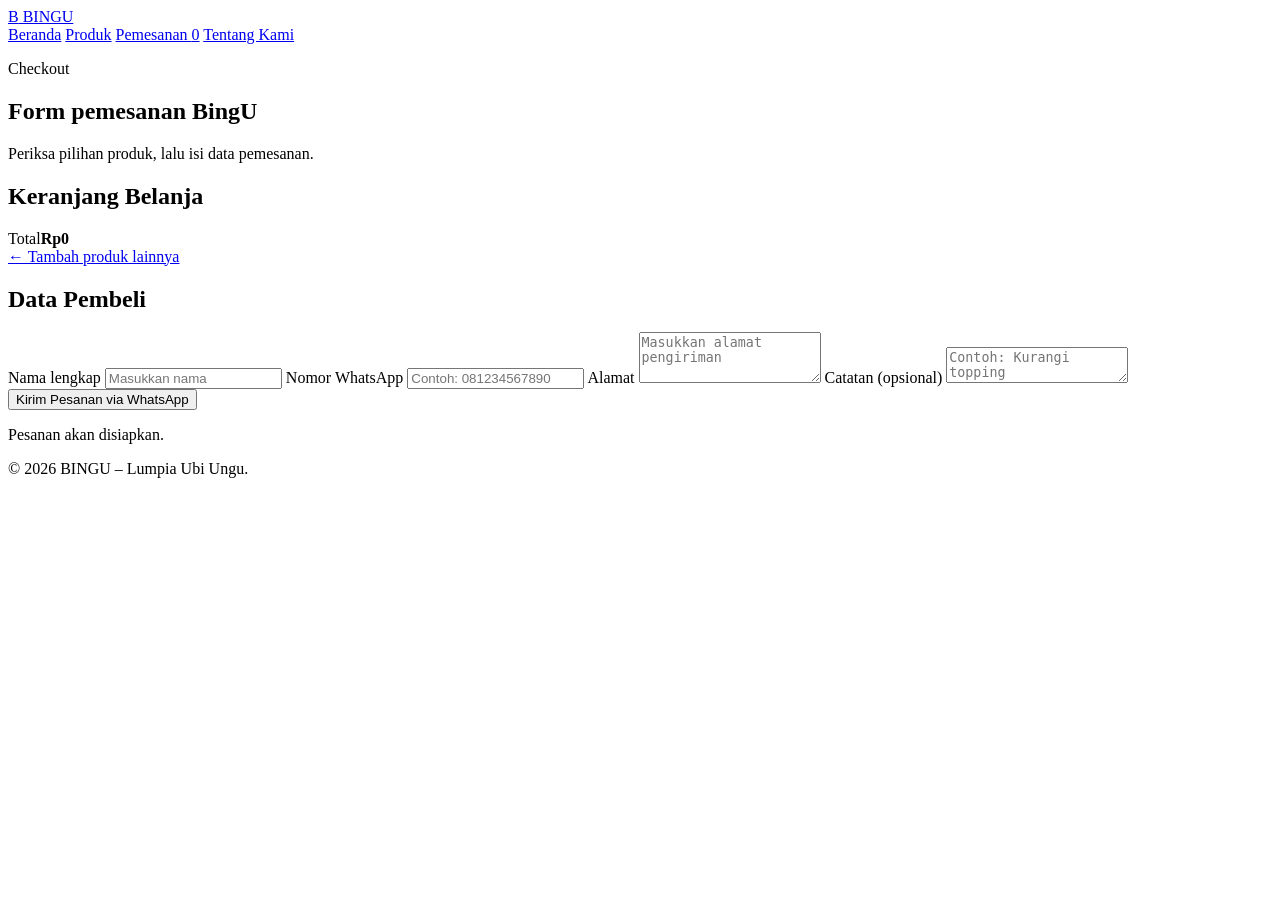
==== pemesanan.html @ 36960d4d "Add files via upload" ====
<!DOCTYPE html>
<html lang="id">
<head>
    <meta charset="UTF-8">
    <meta name="viewport" content="width=device-width, initial-scale=1.0">
    <title>Pemesanan - BINGU</title>
    <link rel="stylesheet" href="css/style.css">
</head>
<body>
    <header class="header">
        <a class="logo" href="index.html"><span class="logo-icon">B</span> BINGU</a>
        <nav>
            <a href="index.html">Beranda</a>
            <a href="produk.html">Produk</a>
            <a class="active" href="pemesanan.html">Pemesanan <span class="cart-count">0</span></a>
            <a href="tentang.html">Tentang Kami</a>
        </nav>
    </header>

    <main class="page-main">
        <section class="page-heading">
            <p class="eyebrow">Checkout</p>
            <h1>Form pemesanan BingU</h1>
            <p>Periksa pilihan produk, lalu isi data pemesanan.</p>
        </section>

        <div class="checkout-layout">
            <section class="panel">
                <h2>Keranjang Belanja</h2>
                <div id="cart-items"></div>
                <div class="cart-total"><span>Total</span><strong id="cart-total">Rp0</strong></div>
                <a class="text-link" href="produk.html">← Tambah produk lainnya</a>
            </section>

            <section class="panel">
                <h2>Data Pembeli</h2>
                <form id="order-form">
                    <label for="buyer-name">Nama lengkap</label>
                    <input id="buyer-name" type="text" placeholder="Masukkan nama" required>

                    <label for="buyer-phone">Nomor WhatsApp</label>
                    <input id="buyer-phone" type="tel" placeholder="Contoh: 081234567890" required>

                    <label for="buyer-address">Alamat</label>
                    <textarea id="buyer-address" rows="3" placeholder="Masukkan alamat pengiriman" required></textarea>

                    <label for="buyer-note">Catatan (opsional)</label>
                    <textarea id="buyer-note" rows="2" placeholder="Contoh: Kurangi topping"></textarea>

                    <button class="button full-button" type="submit">Kirim Pesanan via WhatsApp</button>
                    <p class="small-note">Pesanan akan disiapkan.</p>
                </form>
                <p id="order-message" class="form-message" aria-live="polite"></p>
            </section>
        </div>
    </main>

    <footer><p>© 2026 BINGU – Lumpia Ubi Ungu.</p></footer>
    <script src="js/script.js"></script>
</body>
</html>
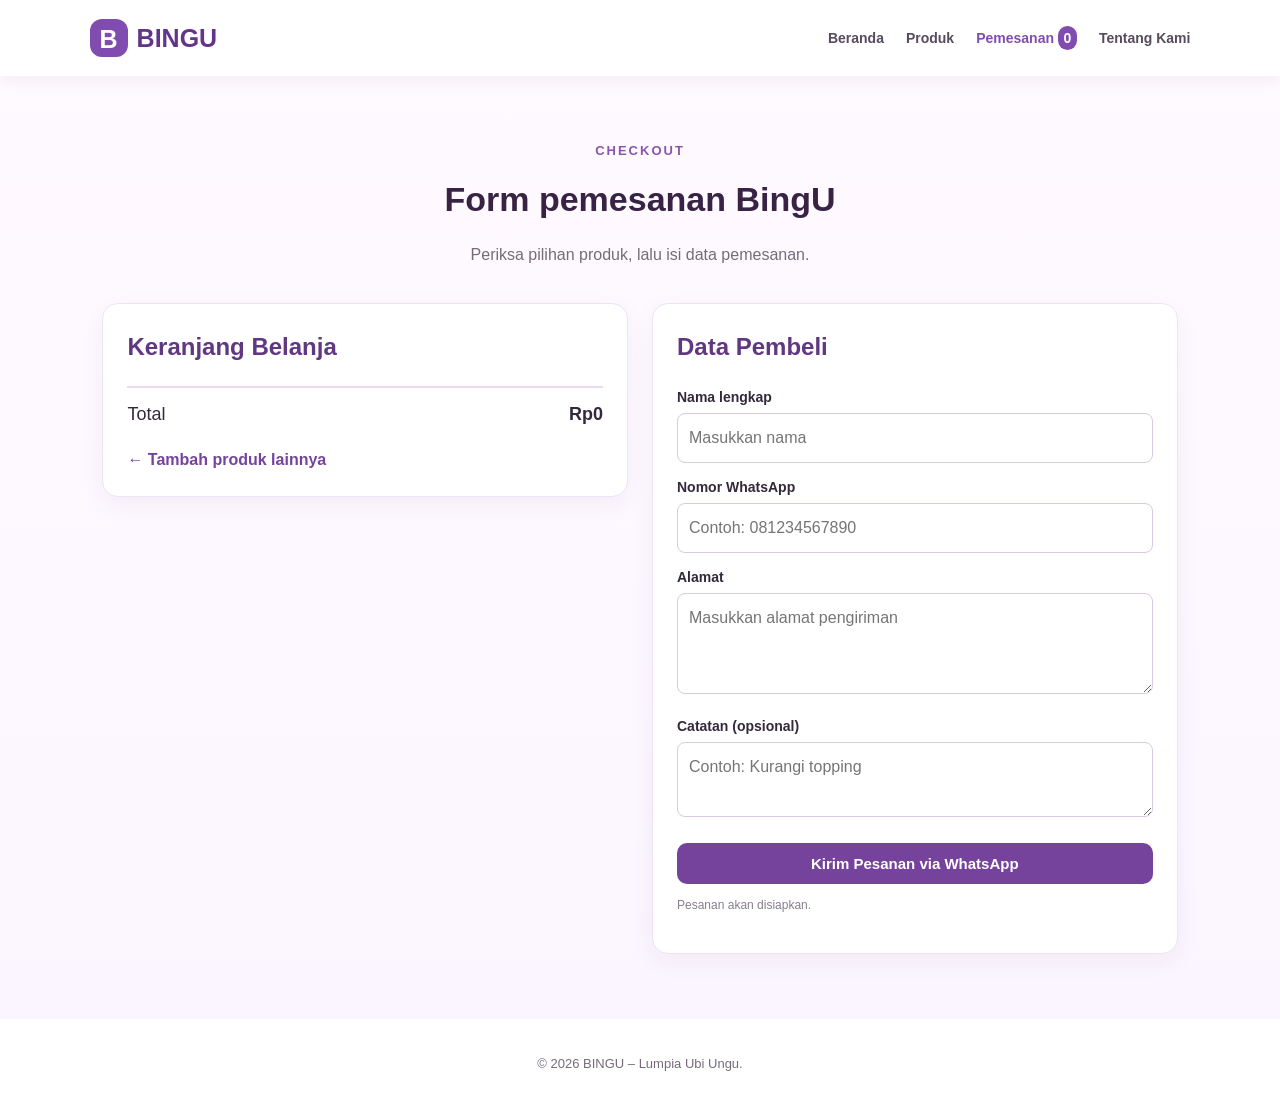
==== commit 054c64d2: "Update pemesanan.html" ====
--- a/pemesanan.html
+++ b/pemesanan.html
@@ -4,7 +4,7 @@
     <meta charset="UTF-8">
     <meta name="viewport" content="width=device-width, initial-scale=1.0">
     <title>Pemesanan - BINGU</title>
-    <link rel="stylesheet" href="css/style.css">
+   <link rel="stylesheet" href="style.css">
 </head>
 <body>
     <header class="header">
--- a/style.css
+++ b/style.css
@@ -0,0 +1,373 @@
+* {
+    box-sizing: border-box;
+}
+
+body {
+    margin: 0;
+    background: #fffaff;
+    color: #34283b;
+    font-family: Arial, Helvetica, sans-serif;
+    line-height: 1.6;
+}
+
+.header {
+    display: flex;
+    justify-content: space-between;
+    align-items: center;
+    gap: 20px;
+    padding: 18px 7%;
+    background: #ffffff;
+    box-shadow: 0 3px 18px rgba(65, 35, 75, 0.07);
+    position: sticky;
+    top: 0;
+    z-index: 10;
+}
+
+.logo {
+    color: #63358a;
+    text-decoration: none;
+    font-size: 25px;
+    font-weight: bold;
+    display: flex;
+    align-items: center;
+    gap: 9px;
+}
+
+.logo-icon {
+    display: inline-grid;
+    place-items: center;
+    width: 38px;
+    height: 38px;
+    border-radius: 12px;
+    color: white;
+    background: #814caf;
+}
+
+nav {
+    display: flex;
+    align-items: center;
+    gap: 22px;
+    flex-wrap: wrap;
+}
+
+nav a {
+    color: #574b5e;
+    text-decoration: none;
+    font-size: 14px;
+    font-weight: bold;
+}
+
+nav a:hover, nav a.active {
+    color: #814caf;
+}
+
+.cart-count {
+    display: inline-block;
+    min-width: 19px;
+    padding: 1px 5px;
+    border-radius: 20px;
+    color: white;
+    background: #814caf;
+    text-align: center;
+}
+
+.hero {
+    padding: 75px 9%;
+    display: grid;
+    grid-template-columns: 1.1fr 0.9fr;
+    align-items: center;
+    gap: 45px;
+    background: linear-gradient(120deg, #f5eaff, #fff7f1);
+}
+
+.eyebrow {
+    margin: 0 0 10px;
+    color: #8a56ad;
+    font-size: 13px;
+    font-weight: bold;
+    letter-spacing: 2px;
+    text-transform: uppercase;
+}
+
+.hero h1 {
+    max-width: 620px;
+    margin: 0 0 18px;
+    color: #382344;
+    font-size: clamp(36px, 5vw, 58px);
+    line-height: 1.12;
+}
+
+.hero h1 span {
+    color: #8a50b2;
+}
+
+.hero-text > p:not(.eyebrow) {
+    max-width: 550px;
+    color: #685d6d;
+}
+
+.button {
+    display: inline-block;
+    border: 0;
+    border-radius: 10px;
+    padding: 12px 21px;
+    color: white;
+    background: #75439c;
+    text-decoration: none;
+    font-size: 15px;
+    font-weight: bold;
+    cursor: pointer;
+}
+
+.button:hover {
+    background: #5f3282;
+}
+
+.hero-art {
+    min-height: 300px;
+    position: relative;
+    display: grid;
+    place-items: center;
+    border-radius: 45% 55% 52% 48%;
+    background: #e7d2f5;
+}
+
+.food-circle {
+    display: grid;
+    place-items: center;
+    width: 210px;
+    height: 210px;
+    border: 12px solid rgba(255,255,255,.65);
+    border-radius: 50%;
+    background: #fff8ed;
+    font-size: 105px;
+    box-shadow: 0 15px 35px rgba(84, 48, 104, .15);
+}
+
+.sparkle {
+    position: absolute;
+    color: #8b55b0;
+    font-size: 45px;
+}
+
+.sparkle-one { top: 35px; right: 55px; }
+.sparkle-two { bottom: 35px; left: 55px; }
+
+.art-label {
+    position: absolute;
+    right: 5px;
+    bottom: 20px;
+    padding: 12px 18px;
+    border-radius: 12px;
+    color: #69418a;
+    background: white;
+    text-align: center;
+    transform: rotate(-5deg);
+}
+
+.section, .page-main {
+    padding: 65px 8%;
+}
+
+.section-heading, .page-heading {
+    margin: 0 auto 35px;
+    text-align: center;
+}
+
+.section-heading h2, .page-heading h1 {
+    margin: 0 0 8px;
+    color: #382344;
+    font-size: 34px;
+}
+
+.section-heading p:last-child, .page-heading > p:last-child {
+    color: #756b79;
+}
+
+.feature-grid, .product-grid {
+    display: grid;
+    grid-template-columns: repeat(3, 1fr);
+    gap: 22px;
+}
+
+.feature-card, .product-card, .panel, .about-card {
+    padding: 24px;
+    border: 1px solid #eee3f3;
+    border-radius: 16px;
+    background: white;
+    box-shadow: 0 8px 25px rgba(65, 35, 75, .05);
+}
+
+.feature-icon {
+    font-size: 35px;
+}
+
+.feature-card h3, .product-card h3 {
+    margin-bottom: 5px;
+    color: #603781;
+}
+
+.feature-card p, .product-card p {
+    color: #756b79;
+    font-size: 14px;
+}
+
+.cta {
+    margin: 0 8% 65px;
+    padding: 30px 35px;
+    border-radius: 18px;
+    display: flex;
+    align-items: center;
+    justify-content: space-between;
+    gap: 20px;
+    color: white;
+    background: #704394;
+}
+
+.cta .eyebrow, .cta h2 {
+    color: white;
+}
+
+.cta h2 { margin: 0; }
+.button-light { color: #63358a; background: white; }
+.button-light:hover { color: white; background: #51316b; }
+
+.page-main {
+    min-height: 70vh;
+    background: linear-gradient(#fffaff, #fbf5ff);
+}
+
+.page-heading {
+    max-width: 700px;
+}
+
+.product-card {
+    padding: 18px;
+}
+
+.product-art {
+    display: grid;
+    place-items: center;
+    min-height: 165px;
+    border-radius: 12px;
+    background: linear-gradient(135deg, #f0e1fb, #fff0df);
+    font-size: 75px;
+}
+
+.price {
+    display: block;
+    margin: 12px 0;
+    color: #75439c;
+    font-size: 19px;
+    font-weight: bold;
+}
+
+.product-card .button { width: 100%; text-align: center; }
+.small-note { color: #887d8d; font-size: 12px; }
+
+.checkout-layout {
+    display: grid;
+    grid-template-columns: 1fr 1fr;
+    gap: 24px;
+    align-items: start;
+}
+
+.panel h2, .about-card h2, .contact-box h2 {
+    margin-top: 0;
+    color: #603781;
+}
+
+.cart-row {
+    display: flex;
+    justify-content: space-between;
+    gap: 12px;
+    padding: 12px 0;
+    border-bottom: 1px solid #eee3f3;
+}
+
+.cart-row button {
+    border: 0;
+    color: #a13e64;
+    background: transparent;
+    cursor: pointer;
+}
+
+.cart-total {
+    display: flex;
+    justify-content: space-between;
+    margin: 18px 0;
+    padding-top: 12px;
+    border-top: 2px solid #e9d9f1;
+    font-size: 18px;
+}
+
+.text-link { color: #75439c; text-decoration: none; font-weight: bold; }
+
+form label {
+    display: block;
+    margin: 13px 0 5px;
+    font-size: 14px;
+    font-weight: bold;
+}
+
+form input, form textarea {
+    width: 100%;
+    padding: 11px;
+    border: 1px solid #d9c9e1;
+    border-radius: 8px;
+    font: inherit;
+}
+
+form input:focus, form textarea:focus {
+    outline: 2px solid #d8b8ed;
+    border-color: #8a56ad;
+}
+
+.full-button { width: 100%; margin-top: 18px; }
+.form-message { color: #603781; font-size: 14px; }
+
+.about-card {
+    max-width: 900px;
+    margin: 0 auto 30px;
+    display: grid;
+    grid-template-columns: 180px 1fr;
+    gap: 25px;
+}
+
+.about-icon {
+    display: grid;
+    place-items: center;
+    min-height: 160px;
+    border-radius: 15px;
+    background: #f1e3fa;
+    font-size: 60px;
+}
+
+.about-card p, .about-card li { color: #716777; }
+.about-card h3 { color: #75439c; }
+
+.contact-box {
+    padding: 30px;
+    border-radius: 16px;
+    background: #f1e5fa;
+    text-align: center;
+}
+
+footer {
+    padding: 22px;
+    color: #766a7c;
+    background: white;
+    text-align: center;
+    font-size: 13px;
+}
+
+@media (max-width: 760px) {
+    .header { align-items: flex-start; flex-direction: column; }
+    nav { gap: 12px; }
+    .hero { grid-template-columns: 1fr; padding: 48px 7%; }
+    .hero-art { min-height: 250px; }
+    .feature-grid, .product-grid, .checkout-layout { grid-template-columns: 1fr; }
+    .cta { align-items: flex-start; flex-direction: column; }
+    .about-card { grid-template-columns: 1fr; }
+    .section, .page-main { padding: 45px 6%; }
+}
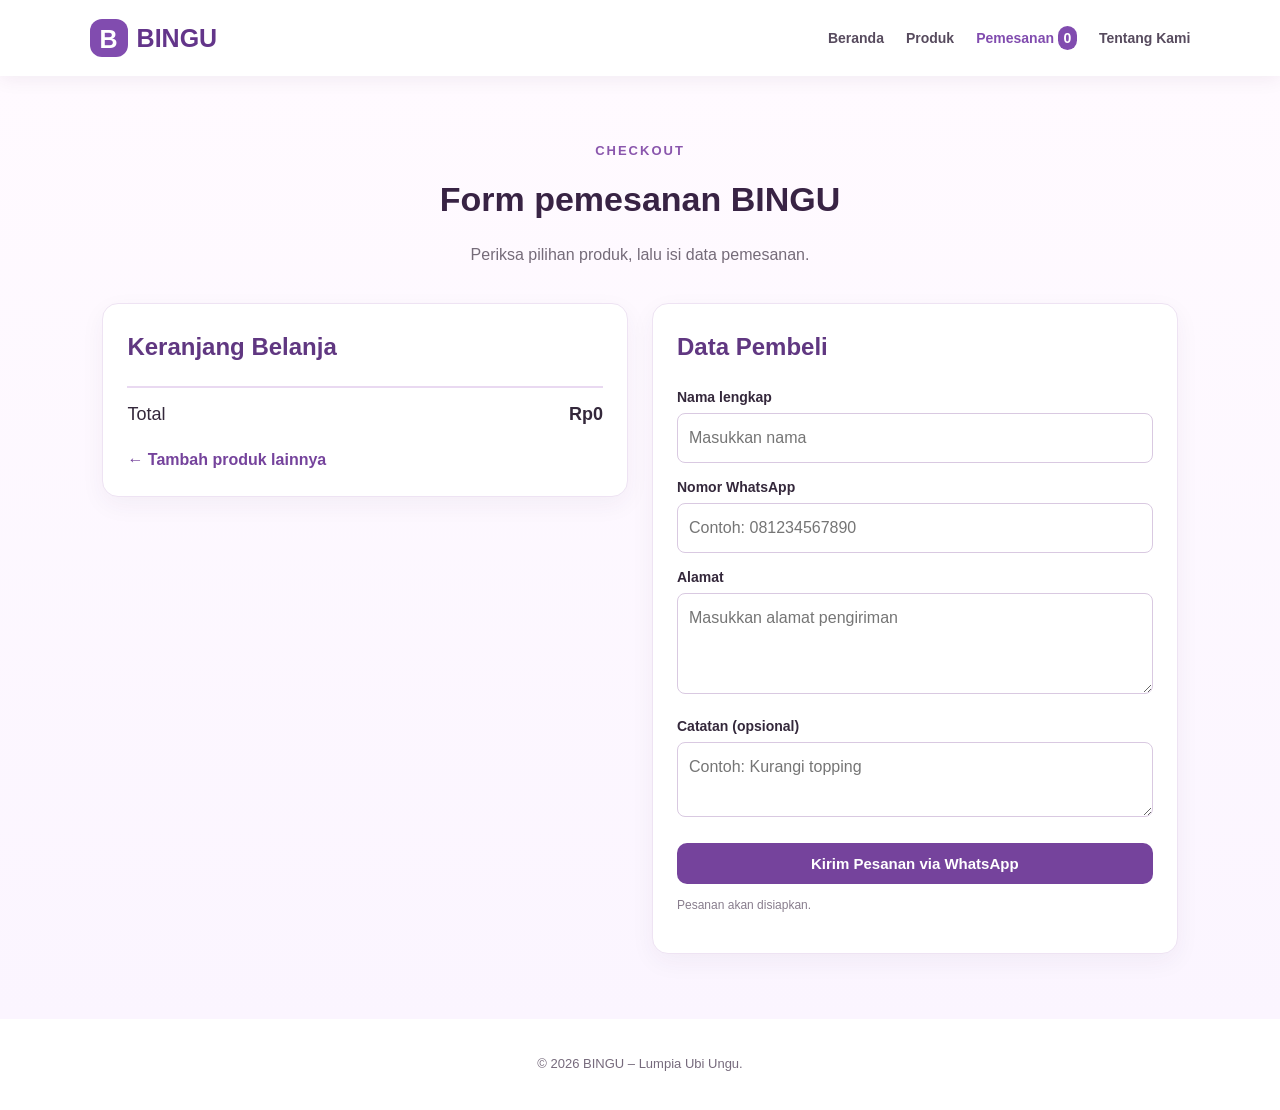
==== commit 7628f65f: "Update pemesanan.html" ====
--- a/pemesanan.html
+++ b/pemesanan.html
@@ -20,7 +20,7 @@
     <main class="page-main">
         <section class="page-heading">
             <p class="eyebrow">Checkout</p>
-            <h1>Form pemesanan BingU</h1>
+            <h1>Form pemesanan BINGU</h1>
             <p>Periksa pilihan produk, lalu isi data pemesanan.</p>
         </section>
 
